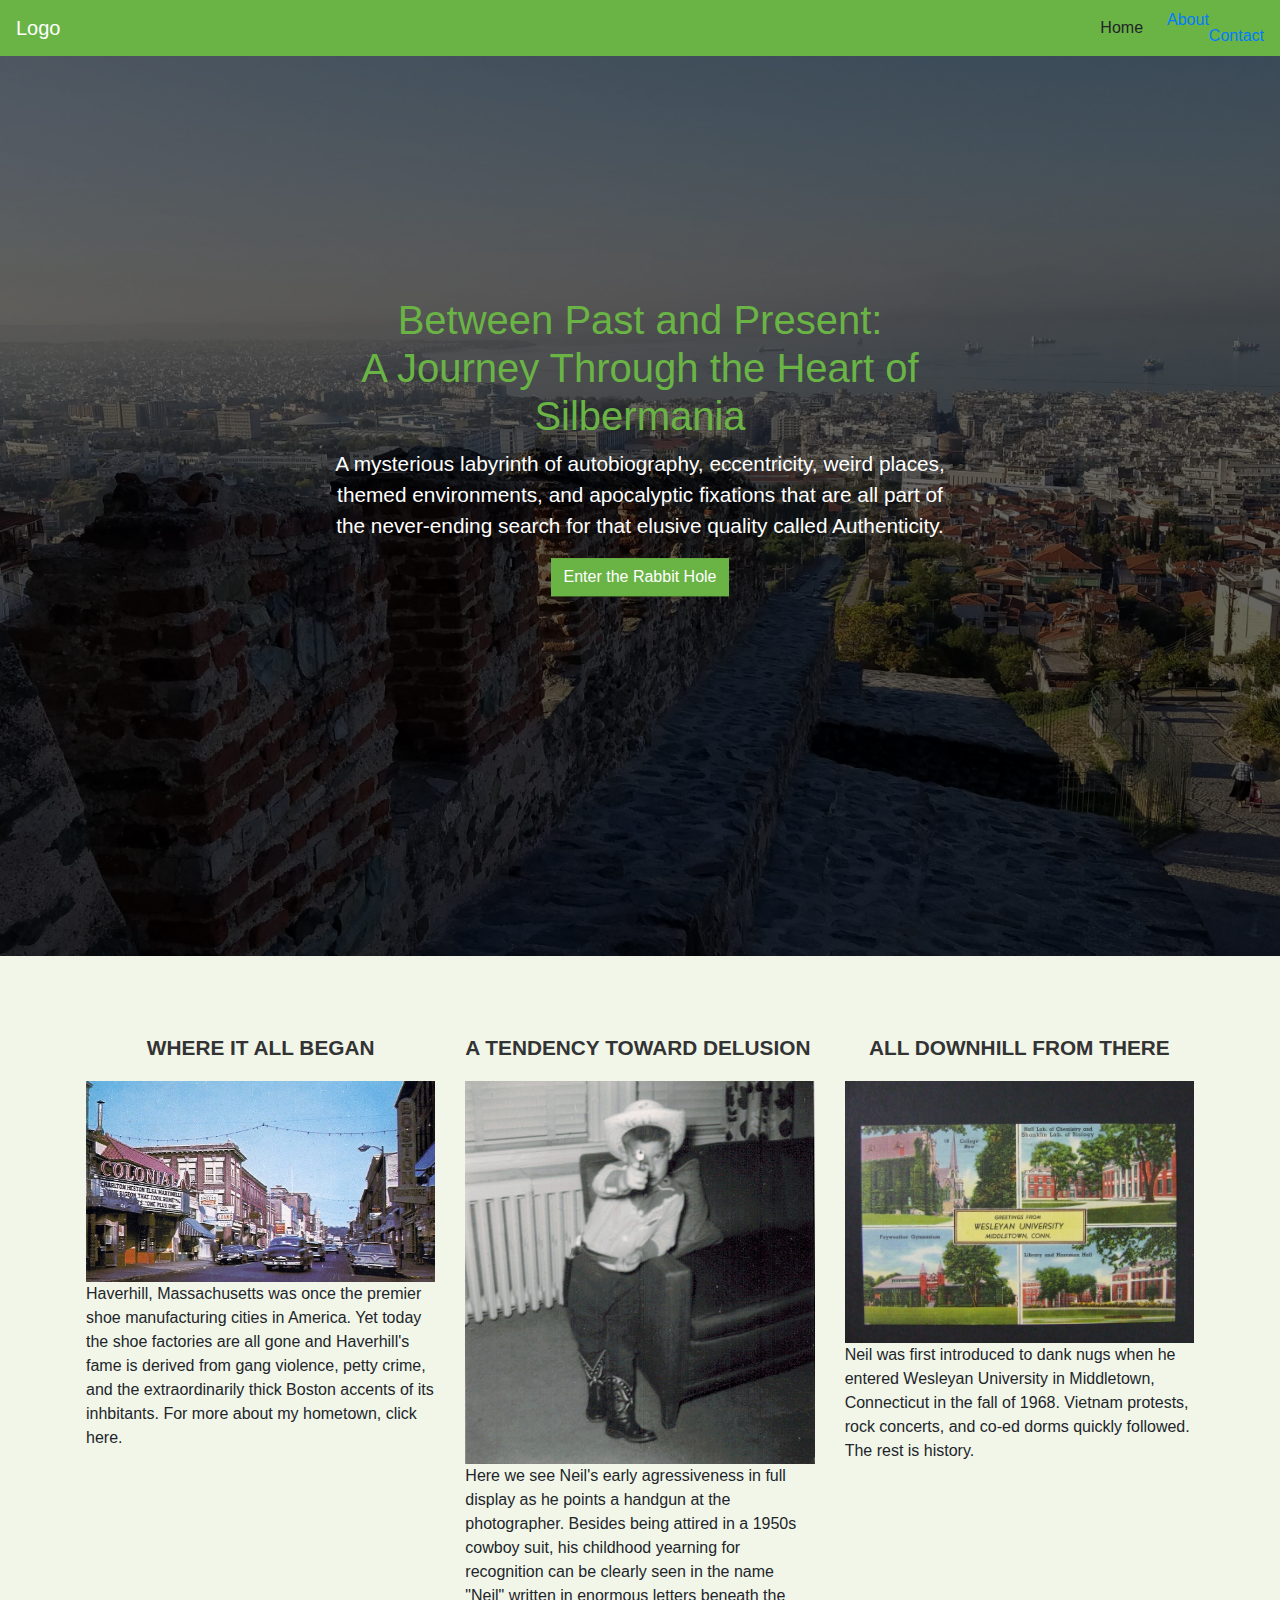
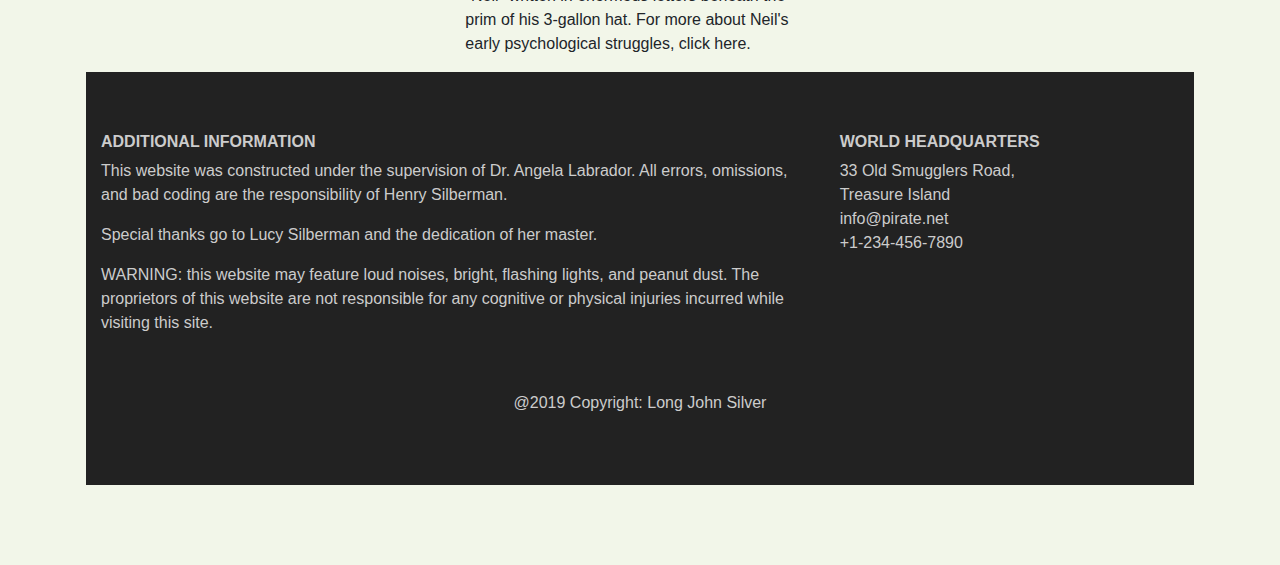
==== index.html @ 1c512ecb "Initial Fabulous Website" ====
<!doctype html>
<html lang="en">
	<head>
		<!-- Required meta tags -->
		<meta charset="utf-8">
		<meta name="viewport" content="width=device-width, initial-scale=1, shrink-to-fit=no">

		<!-- Bootstrap CSS -->
		<link rel="stylesheet" href="https://stackpath.bootstrapcdn.com/bootstrap/4.3.1/css/bootstrap.min.css" integrity"" crossorigin="anonymous">
		<link rel="stylesheet" type="text/css" href="main.css">
		<title>Neil's Fabulous Website</title>
	</head>
	<body>
	<nav class="navbar navbar-expand-md">
		<a class="navbar-brand" href="images/disney.jpg">Logo</a>
		<button class="navbar-toggler navbar-dark" type="button" data-toggle="collapse" data-target="#main-navigation>
			<span class="navbar-toggler-icon"></span>
		</button>
		<div class="collapse navbar-collapse" id="main-navigation">
			<ul class="navbar-nav">
				<li class="nav-item">
					<a class="nav-link href="#">Home</a>
				</li>
				<li class="nav item">
					<a class=nav-link></a>
					<a href="about.html">About</a>
				</li>
				<li class="nav-item">
					<a class="nav-link"</a>
					<a href="contact.html#">Contact</a>
				</li>
			</ul>
		</div>
	</nav>
<header class="page-header header container-fluid">
	<div class="overlay"></div>
	<div class="description">
		<h1> Between Past and Present:<br>A Journey Through the Heart of Silbermania</h1>
		<p>A mysterious labyrinth of autobiography, eccentricity, weird places, themed environments, and apocalyptic fixations that are all part of the never-ending search for that elusive quality called Authenticity.</p>
		<a href="rabbit.html"</a><button class="btn btn-outline-secondary btn">Enter the Rabbit Hole</button>
	</div>
</header>

<div class="container features"><a href""</a>
	<div class="row">
			<div class="col-lg-4 col-med-4 col-sm-12">
				<center><h3 class="feature-title">Where It All Began</h3></center>
				<img src="images/haverhill.jpg" class="img-fluid">
				<p>Haverhill, Massachusetts was once the premier shoe manufacturing cities in America. Yet today the shoe factories are all gone and Haverhill's fame is derived from gang violence, petty crime, and the extraordinarily thick Boston accents of its inhbitants. For more about my hometown, click here.</p> 
			</div>
			<div class="col-lg-4 col-med-4 col-sm-12">
				<h3 class="feature-title">A Tendency Toward Delusion</h3>
				<img src="images/sixshooter.bmp" class="img-fluid">
				<p>Here we see Neil's early agressiveness in full display as he points a handgun at the photographer. Besides being attired in a 1950s cowboy suit, his childhood yearning for recognition can be clearly seen in the name "Neil" written in enormous letters beneath the prim of his 3-gallon hat. For more about Neil's early psychological struggles, click here.</p>
			</div>
			<div class="col-lg-4 col-med-4 col-sm-12">
				<center><h3 class="feature-title">All Downhill From There</h3></center>
				<img src="images/wesu.jpg" class="img-fluid">
				<p>Neil was first introduced to dank nugs when he entered Wesleyan University in Middletown, Connecticut in the fall of 1968. Vietnam protests, rock concerts, and co-ed dorms quickly followed. The rest is history.</p>
			</div>
	</div>
		<footer class="page-footer">
			<div class="container">
				<div class="row">
					<div class="col-lg-8 col-md-8 col-sm-12">
					<h6 class="text-uppercase font-weight-bold">Additional Information</h6>
					<p>This website was constructed under the supervision of Dr. Angela Labrador. All errors, omissions, and bad coding are the responsibility of Henry Silberman.</p>
					<p>Special thanks go to Lucy Silberman and the dedication of her master.
					<p>WARNING: this website may feature loud noises, bright, flashing lights, and peanut dust. The proprietors of this website are not responsible for any cognitive or physical injuries incurred while visiting this site.</p>
			</div>
			<div class="col-lg-4 col-md-4 col-sm-12">
				<h6 class="text-uppercase font-weight-bold">World Headquarters</h6>
				<p>33 Old Smugglers Road,<br>Treasure Island
				<br>info@pirate.net
				<br>+1-234-456-7890</p>
			</div>
		</div>
		<div class="footer-copyright text-center">@2019 Copyright: Long John Silver
		</div>
	</footer>

		<!-- Optional JavaScript -->
		<!-- jQuery first, then Popper.js, then Bootstrap JS -->
		<script src="https://code.jquery.com/jquery-3.3.1.slim.min.js" integrity="sha384-q8i/X+965DzO0rT7abK41JStQIAqVgRVzpbzo5smXKp4YfRvH+8abtTE1Pi6jizo" crossorigin="anonymous"></script>
		<script src="https://cdnjs.cloudflare.com/ajax/libs/popper.js/1.14.7/umd/popper.min.js" integrity="sha384-UO2eT0CpHqdSJQ6hJty5KVphtPhzWj9WO1clHTMGa3JDZwrnQq4sF86dIHNDz0W1" crossorigin="anonymous"></script>
		<script src="https://stackpath.bootstrapcdn.com/bootstrap/4.3.1/js/bootstrap.min.js" integrity="sha384-JjSmVgyd0p3pXB1rRibZUAYoIIy6OrQ6VrjIEaFf/nJGzIxFDsf4x0xIM+B07jRM" crossorigin="anonymous"></script>
		<script src="main.js">
		</script>
	</body>
</html>
---- main.css ----
.header {
	background-image: url('images/header-background.jpg');
	background-size: cover;
	background-position: center;
	position: relative;
}
.overlay {
	position: absolute;
	min-height: 100%;
	min-width: 100%;
	left: 0;
	top: 0;
	background: rgba(0, 0, 0, 0.6);
}

body {
	padding: 0;
	margin: 0;
	background: #f2f6e9;
}
/*-- navigation bar ---*/

.navbar {
	background: #6ab446;
}

.nav-link,
.navbar-brand {
	color: #fff;
	cursor: pointer;
}

.nav-link {
	margin-right: lem !important;
}

.nav-link:hover {
	color: #000;
}

.navbar-collapse {
	justify-content: flex-end;
}
.description {
	left: 50%;
	position: absolute;
	top: 45%;
	transform: translate(-50%, -55%);
	text-align: center;
}

.description h1 {
	color: #6ab446;
}

.description p {
	color: #fff;
	font-size: 1.3rem;
	line-height: 1.5;
}

.description button {
	border:1px solid #6ab446;
	background: #6ab446;
	border-radius: 0;
	color: #fff;
}
.description button:hover {
	border:1px solid #fff
	background:#fff;
	color:#000;
}

.features {
	margin: 4em auto;
	padding: 1em;
	position: relative;
}

.feature-title {
	color: #333;
	font-size: 1.3em;
	font-weight: 700;
	margin-bottom: 20px;
	text-transform: uppercase;
}

.features img){
	-webkit-box-shadow: 1px 1px 4px rgba(0, 0, 0, 0.4);
	-moz-box-shadow: 1px 1px 4px rgba(0, 0, 0, 0.4);
	box-shadow: 1px 1px 1px 4px rgba(0, 0, 0, 0.4));
	margin-bottom: 16px;
}

.features .form-control
.features  input {
	border-radius: 0;
}

.features .btn {
	background-color: #589b37;
	border: 1px solid #589b37;
	color: #fff;
	margin-top: 20px;
}

.features .btn:hover {
	background-color: #333;
	border: 1px solid #333;
}
.page-footer {
	background-color: #222;
	color: #ccc;
	padding: 60px 0 30px;
}

.footer-copyright {
	color #666;
	padding: 40px 0;
}
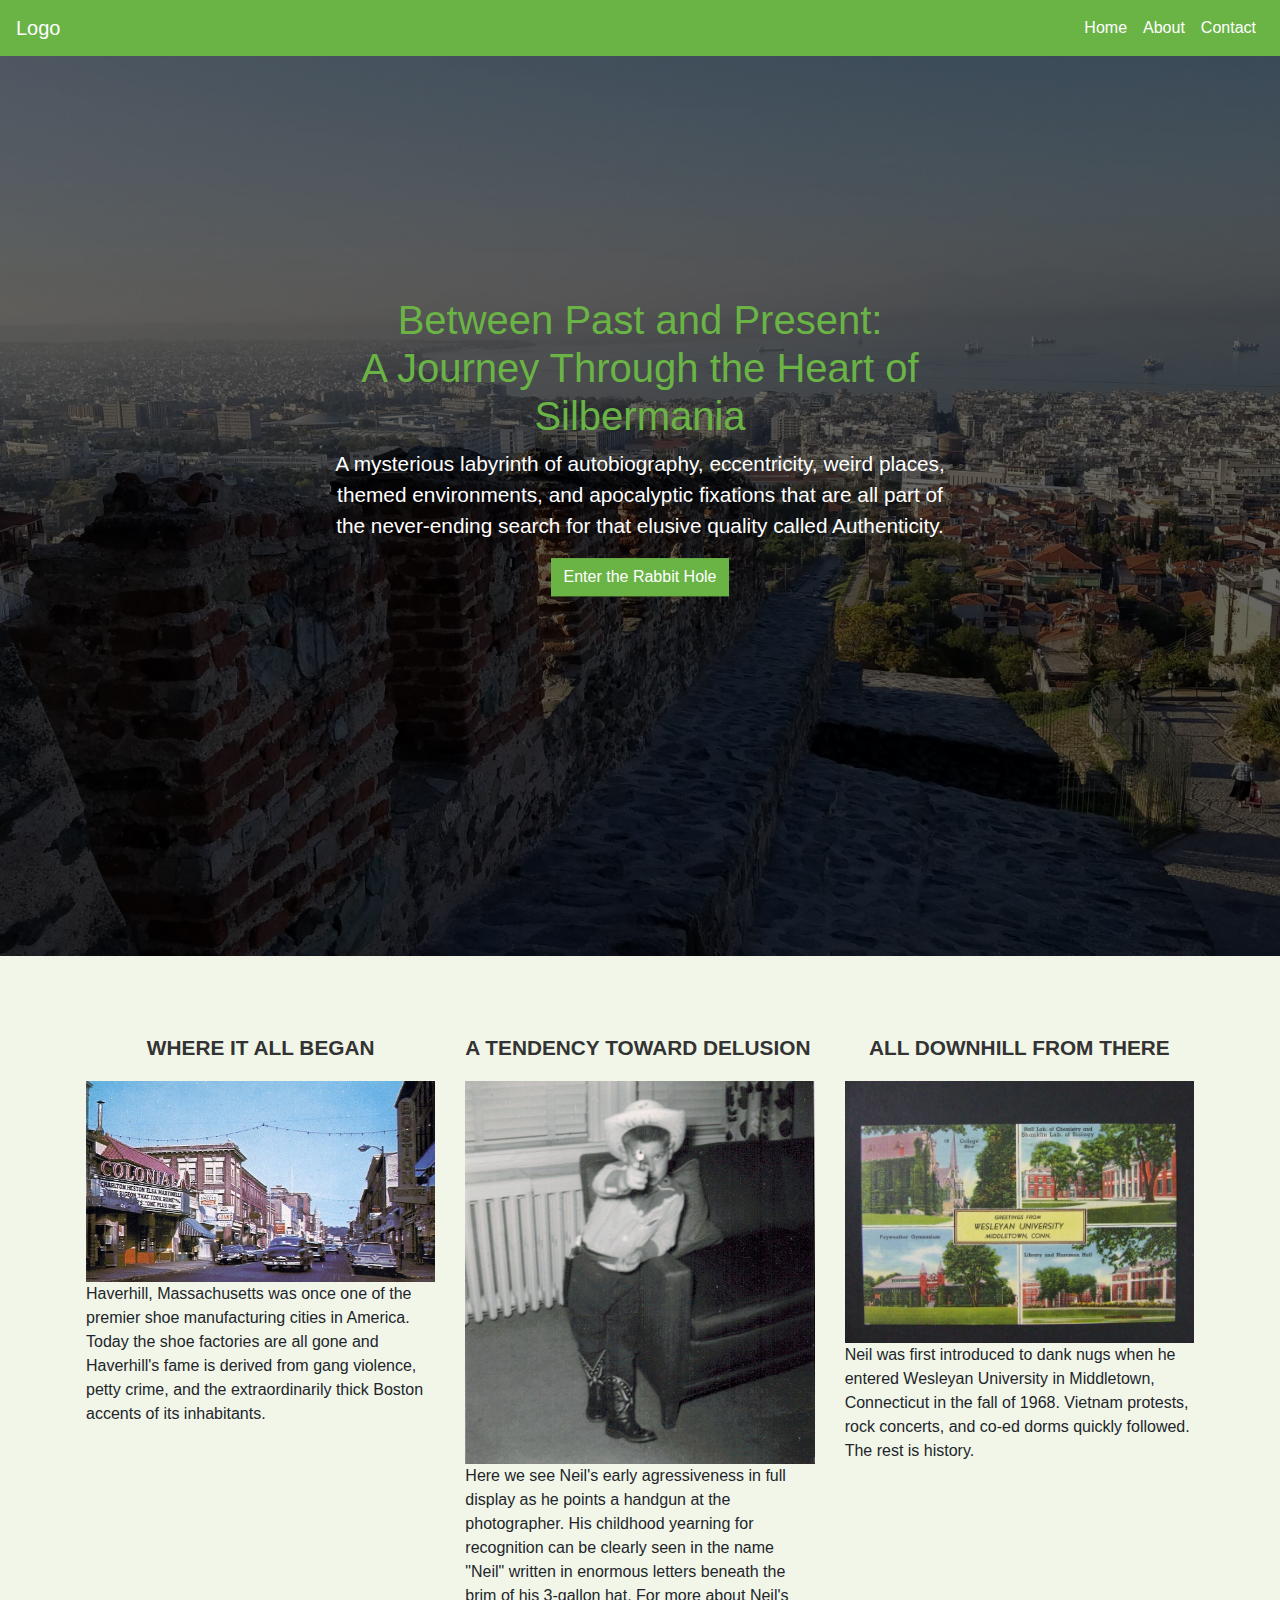
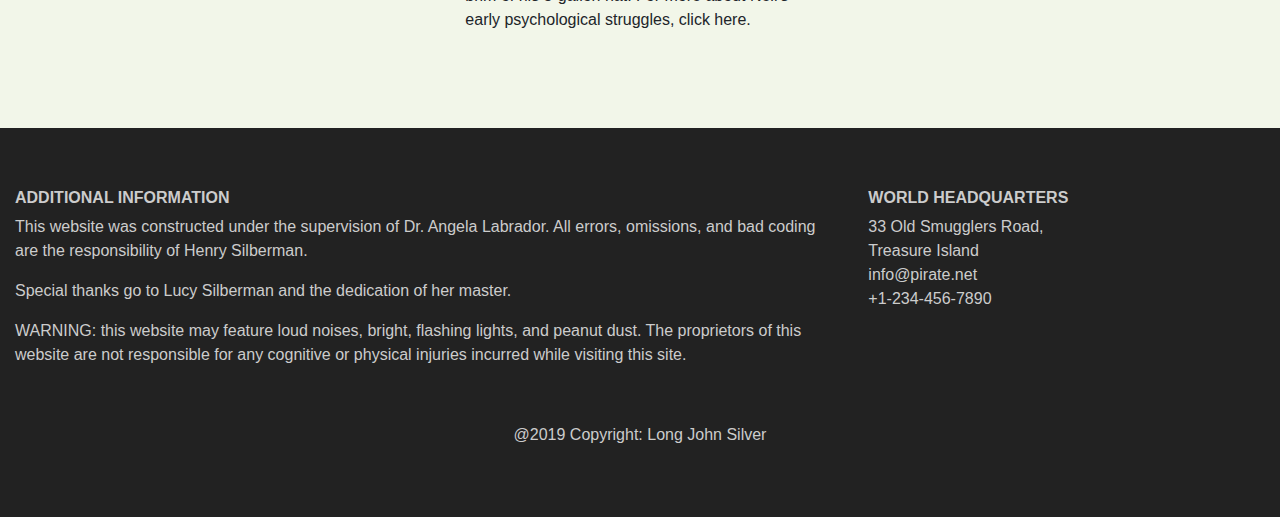
==== commit a193c4ab: "Minor fixes" ====
--- a/index.html
+++ b/index.html
@@ -1,90 +1,93 @@
-<!doctype html>
-<html lang="en">
-	<head>
-		<!-- Required meta tags -->
-		<meta charset="utf-8">
-		<meta name="viewport" content="width=device-width, initial-scale=1, shrink-to-fit=no">
-
-		<!-- Bootstrap CSS -->
-		<link rel="stylesheet" href="https://stackpath.bootstrapcdn.com/bootstrap/4.3.1/css/bootstrap.min.css" integrity"" crossorigin="anonymous">
-		<link rel="stylesheet" type="text/css" href="main.css">
-		<title>Neil's Fabulous Website</title>
-	</head>
-	<body>
-	<nav class="navbar navbar-expand-md">
-		<a class="navbar-brand" href="images/disney.jpg">Logo</a>
-		<button class="navbar-toggler navbar-dark" type="button" data-toggle="collapse" data-target="#main-navigation>
-			<span class="navbar-toggler-icon"></span>
-		</button>
-		<div class="collapse navbar-collapse" id="main-navigation">
-			<ul class="navbar-nav">
-				<li class="nav-item">
-					<a class="nav-link href="#">Home</a>
-				</li>
-				<li class="nav item">
-					<a class=nav-link></a>
-					<a href="about.html">About</a>
-				</li>
-				<li class="nav-item">
-					<a class="nav-link"</a>
-					<a href="contact.html#">Contact</a>
-				</li>
-			</ul>
-		</div>
-	</nav>
-<header class="page-header header container-fluid">
-	<div class="overlay"></div>
-	<div class="description">
-		<h1> Between Past and Present:<br>A Journey Through the Heart of Silbermania</h1>
-		<p>A mysterious labyrinth of autobiography, eccentricity, weird places, themed environments, and apocalyptic fixations that are all part of the never-ending search for that elusive quality called Authenticity.</p>
-		<a href="rabbit.html"</a><button class="btn btn-outline-secondary btn">Enter the Rabbit Hole</button>
-	</div>
-</header>
-
-<div class="container features"><a href""</a>
-	<div class="row">
-			<div class="col-lg-4 col-med-4 col-sm-12">
-				<center><h3 class="feature-title">Where It All Began</h3></center>
-				<img src="images/haverhill.jpg" class="img-fluid">
-				<p>Haverhill, Massachusetts was once the premier shoe manufacturing cities in America. Yet today the shoe factories are all gone and Haverhill's fame is derived from gang violence, petty crime, and the extraordinarily thick Boston accents of its inhbitants. For more about my hometown, click here.</p> 
-			</div>
-			<div class="col-lg-4 col-med-4 col-sm-12">
-				<h3 class="feature-title">A Tendency Toward Delusion</h3>
-				<img src="images/sixshooter.bmp" class="img-fluid">
-				<p>Here we see Neil's early agressiveness in full display as he points a handgun at the photographer. Besides being attired in a 1950s cowboy suit, his childhood yearning for recognition can be clearly seen in the name "Neil" written in enormous letters beneath the prim of his 3-gallon hat. For more about Neil's early psychological struggles, click here.</p>
-			</div>
-			<div class="col-lg-4 col-med-4 col-sm-12">
-				<center><h3 class="feature-title">All Downhill From There</h3></center>
-				<img src="images/wesu.jpg" class="img-fluid">
-				<p>Neil was first introduced to dank nugs when he entered Wesleyan University in Middletown, Connecticut in the fall of 1968. Vietnam protests, rock concerts, and co-ed dorms quickly followed. The rest is history.</p>
-			</div>
-	</div>
-		<footer class="page-footer">
-			<div class="container">
-				<div class="row">
-					<div class="col-lg-8 col-md-8 col-sm-12">
-					<h6 class="text-uppercase font-weight-bold">Additional Information</h6>
-					<p>This website was constructed under the supervision of Dr. Angela Labrador. All errors, omissions, and bad coding are the responsibility of Henry Silberman.</p>
-					<p>Special thanks go to Lucy Silberman and the dedication of her master.
-					<p>WARNING: this website may feature loud noises, bright, flashing lights, and peanut dust. The proprietors of this website are not responsible for any cognitive or physical injuries incurred while visiting this site.</p>
-			</div>
-			<div class="col-lg-4 col-md-4 col-sm-12">
-				<h6 class="text-uppercase font-weight-bold">World Headquarters</h6>
-				<p>33 Old Smugglers Road,<br>Treasure Island
-				<br>info@pirate.net
-				<br>+1-234-456-7890</p>
-			</div>
-		</div>
-		<div class="footer-copyright text-center">@2019 Copyright: Long John Silver
-		</div>
-	</footer>
-
-		<!-- Optional JavaScript -->
-		<!-- jQuery first, then Popper.js, then Bootstrap JS -->
-		<script src="https://code.jquery.com/jquery-3.3.1.slim.min.js" integrity="sha384-q8i/X+965DzO0rT7abK41JStQIAqVgRVzpbzo5smXKp4YfRvH+8abtTE1Pi6jizo" crossorigin="anonymous"></script>
-		<script src="https://cdnjs.cloudflare.com/ajax/libs/popper.js/1.14.7/umd/popper.min.js" integrity="sha384-UO2eT0CpHqdSJQ6hJty5KVphtPhzWj9WO1clHTMGa3JDZwrnQq4sF86dIHNDz0W1" crossorigin="anonymous"></script>
-		<script src="https://stackpath.bootstrapcdn.com/bootstrap/4.3.1/js/bootstrap.min.js" integrity="sha384-JjSmVgyd0p3pXB1rRibZUAYoIIy6OrQ6VrjIEaFf/nJGzIxFDsf4x0xIM+B07jRM" crossorigin="anonymous"></script>
-		<script src="main.js">
-		</script>
-	</body>
-</html>
+<!doctype html>
+<html lang="en">
+	<head>
+		<!-- Required meta tags -->
+		<meta charset="utf-8">
+		<meta name="viewport" content="width=device-width, initial-scale=1, shrink-to-fit=no">
+
+		<!-- Bootstrap CSS -->
+		<link rel="stylesheet" href="https://stackpath.bootstrapcdn.com/bootstrap/4.3.1/css/bootstrap.min.css" integrity"" crossorigin="anonymous">
+		<link rel="stylesheet" type="text/css" href="main.css">
+		<title>Neil's Fabulous Website</title>
+	</head>
+	<body>
+	<nav class="navbar navbar-expand-md">
+    <a class="navbar-brand" href="images/disney.jpg">Logo</a>
+		<button class="navbar-toggler navbar-dark" type="button" data-toggle="collapse" data-target="#main-navigation">
+			<span class="navbar-toggler-icon"></span>
+		</button>
+		<div class="collapse navbar-collapse" id="main-navigation">
+			<ul class="navbar-nav">
+				<li class="nav-item">
+					<a class="nav-link" href="#">Home</a>
+				</li>
+				<li class="nav item">
+					<a class=nav-link href="about.html">About</a>
+				</li>
+				<li class="nav-item">
+					<a class="nav-link" href="contact.html">Contact</a>
+				</li>
+			</ul>
+		</div>
+	</nav>
+    <header class="page-header header container-fluid">
+        <div class="overlay"></div>
+        <div class="description">
+            <h1> Between Past and Present:<br>A Journey Through the Heart of Silbermania</h1>
+            <p>A mysterious labyrinth of autobiography, eccentricity, weird places, themed environments, and apocalyptic fixations that are all part of the never-ending search for that elusive quality called Authenticity.</p>
+            <a href="rabbit.html"></a>
+            <button class="btn btn-outline-secondary btn">Enter the Rabbit Hole</button>
+        </div>
+    </header>
+    <div class="container features"><a href=""></a>
+        <div class="row">
+                <div class="col-lg-4 col-med-4 col-sm-12">
+                    <center><h3 class="feature-title">Where It All Began</h3></center>
+                    <img src="images/haverhill.jpg" class="img-fluid">
+                    <p>Haverhill, Massachusetts was once one of the premier shoe manufacturing cities in America. Today the shoe factories are all gone and Haverhill's fame is derived from gang violence, petty crime, and the extraordinarily thick Boston accents of its inhabitants.</p> 
+                </div>
+                <div class="col-lg-4 col-med-4 col-sm-12">
+                    <h3 class="feature-title">A Tendency Toward Delusion</h3>
+                    <img src="images/sixshooter.bmp" class="img-fluid">
+                    <p>Here we see Neil's early agressiveness in full display as he points a handgun at the photographer. His childhood yearning for recognition can be clearly seen in the name "Neil" written in enormous letters beneath the brim of his 3-gallon hat. For more about Neil's early psychological struggles, click here.</p>
+                </div>
+
+                <div class="col-lg-4 col-med-4 col-sm-12">
+                    <center><h3 class="feature-title">All Downhill From There</h3></center>
+                    <img src="images/wesu.jpg" class="img-fluid">
+                    <p>Neil was first introduced to dank nugs when he entered Wesleyan University in Middletown, Connecticut in the fall of 1968. Vietnam protests, rock concerts, and co-ed dorms quickly followed. The rest is history.</p>
+                </div>
+        </div>
+    </div>    
+    <!-- Footer -->
+    <footer class="page-footer">
+        <div class="container-fluid text-center text-md-left">
+            <div class="row">			
+                <div class="col-lg-8 col-med-8 col-sm-12">
+                    <h6 class="text-uppercase font-weight-bold">Additional Information</h6>
+                    <p>This website was constructed under the supervision of Dr. Angela Labrador. All errors, omissions, and bad coding are the responsibility of Henry Silberman.</p>
+                    <p>Special thanks go to Lucy Silberman and the dedication of her master.</p>
+                    <p>WARNING: this website may feature loud noises, bright, flashing lights, and peanut dust. The proprietors of this website are not responsible for any cognitive or physical injuries incurred while visiting this site.</p>
+                </div>
+                <div class="col-lg-4 col-md-4 col-sm-12">
+                    <h6 class="text-uppercase font-weight-bold">World Headquarters</h6>
+                    <p>33 Old Smugglers Road,<br/>Treasure Island
+                    <br/>info@pirate.net
+                    <br/>+1-234-456-7890</p>
+                </div>
+            </div>
+            <div class="footer-copyright text-center">
+                @2019 Copyright: Long John Silver
+            </div>
+        </div>
+    </footer>
+
+		<!-- Optional JavaScript -->
+		<!-- jQuery first, then Popper.js, then Bootstrap JS -->
+		<script src="https://code.jquery.com/jquery-3.3.1.slim.min.js" integrity="sha384-q8i/X+965DzO0rT7abK41JStQIAqVgRVzpbzo5smXKp4YfRvH+8abtTE1Pi6jizo" crossorigin="anonymous"></script>
+		<script src="https://cdnjs.cloudflare.com/ajax/libs/popper.js/1.14.7/umd/popper.min.js" integrity="sha384-UO2eT0CpHqdSJQ6hJty5KVphtPhzWj9WO1clHTMGa3JDZwrnQq4sF86dIHNDz0W1" crossorigin="anonymous"></script>
+		<script src="https://stackpath.bootstrapcdn.com/bootstrap/4.3.1/js/bootstrap.min.js" integrity="sha384-JjSmVgyd0p3pXB1rRibZUAYoIIy6OrQ6VrjIEaFf/nJGzIxFDsf4x0xIM+B07jRM" crossorigin="anonymous"></script>
+		<script src="main.js">
+		</script>
+	</body>
+</html>
